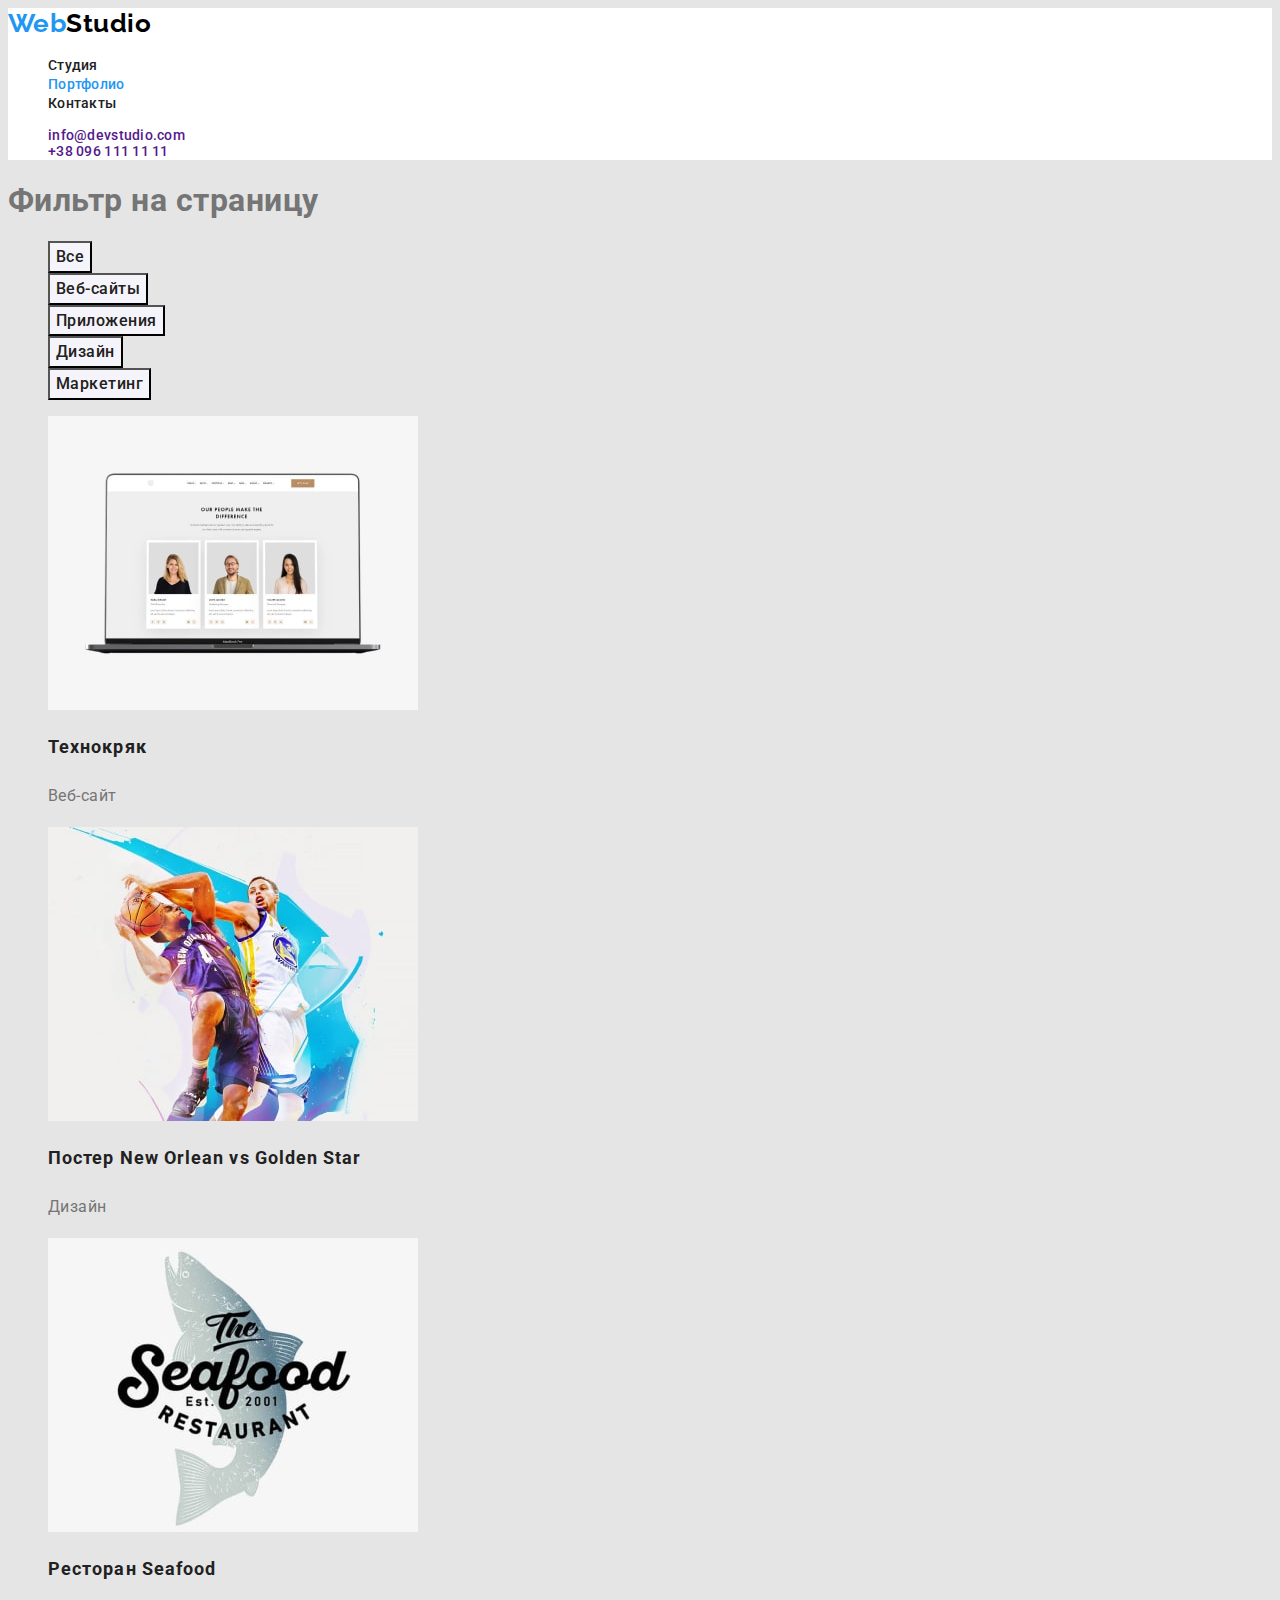
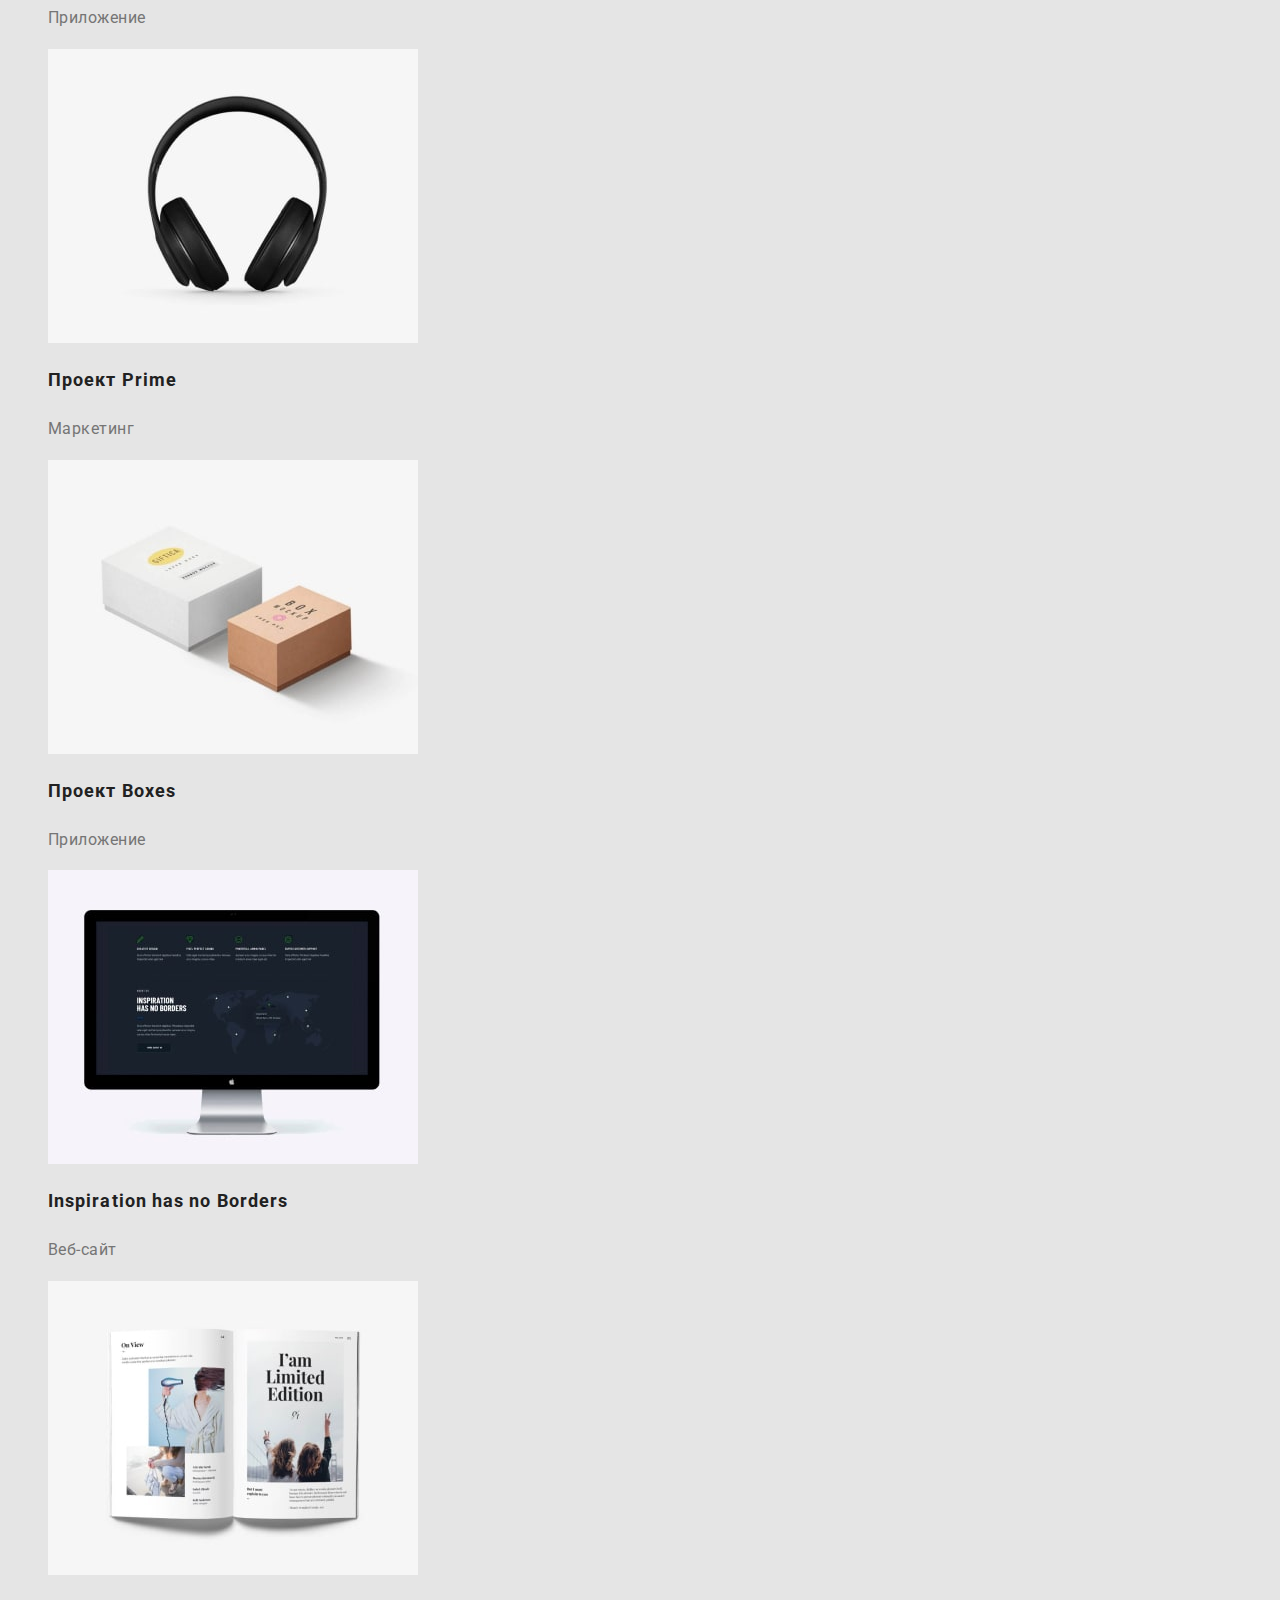
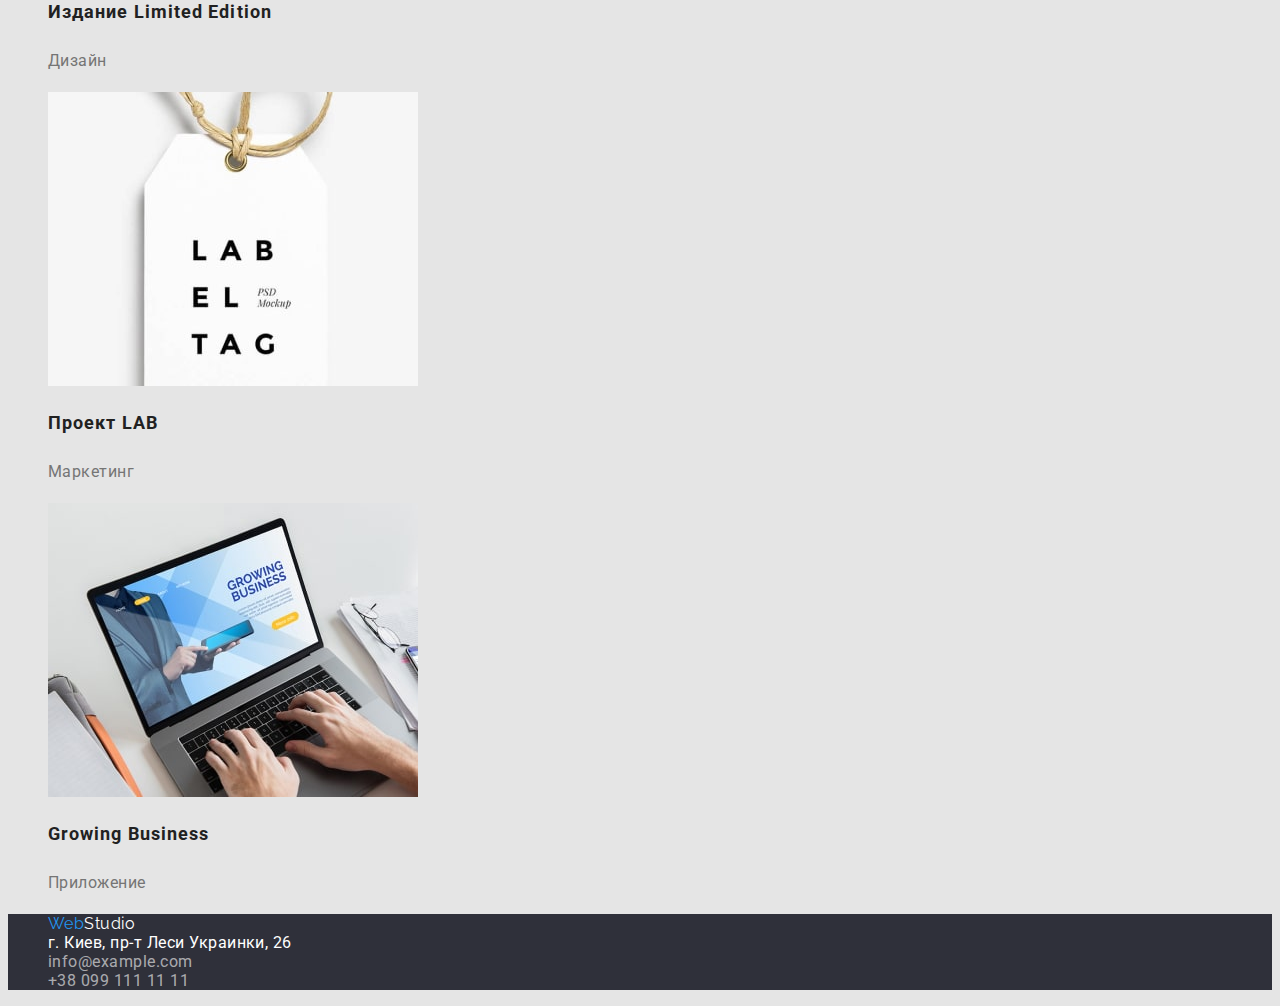
==== portfolio.html @ 03b89a4c "New repisitory for hm3" ====
<!DOCTYPE html>
<html lang="en">
<head>
    <meta charset="UTF-8">
    <meta http-equiv="X-UA-Compatible" content="IE=edge">
    <meta name="viewport" content="width=device-width, initial-scale=1.0">
    <title>Document</title>
    <link rel="preconnect" href="https://fonts.googleapis.com">
    <link rel="preconnect" href="https://fonts.gstatic.com" crossorigin>
    <link href="https://fonts.googleapis.com/css2?family=Raleway:wght@700&family=Roboto:wght@400;500;700;900&display=swap"
        rel="stylesheet">
    <link rel="stylesheet" href="https://cdnjs.cloudflare.com/ajax/libs/modern-normalize/1.1.0/modern-normalize.min.css"
        integrity="sha512-wpPYUAdjBVSE4KJnH1VR1HeZfpl1ub8YT/NKx4PuQ5NmX2tKuGu6U/JRp5y+Y8XG2tV+wKQpNHVUX03MfMFn9Q=="
        crossorigin="anonymous" referrerpolicy="no-referrer" />
    <link rel="stylesheet" href="./css/style.css" />
    </head>
    
    <body class="page">
        <!-- Шапка -->
        <header class="page-header">
            <nav class="nav">
                <!-- Лого -->
                <a href="./index.html" class="nav-logo link"><span class="nav-logo-two">Web</span>Studio</a>
    
                    <!-- Навигация на другие страницы -->
                    <ul class="site-nav list">
                        <li>
                            <a class="link" href="./index.html">Студия</a>
                        </li>
                        <li>
                            <a class="link current" href="./portfolio.html">Портфолио</a>
                        </li>
                        <li>
                            <a class="link" href="" >Контакты</a>
                        </li>
                    </ul>
            </nav>
    
            <!-- Контакты -->
            <ul class="contacts list">
                <li lang="en"><a href="" class="link">info@devstudio.com</a></li>
                <li><a href="" class="link">+38 096 111 11 11</a></li>
            </ul>
        </header>
    <main class="page">
        <section>
            <!-- Разделы -->
            <h1>Фильтр на страницу</h1>
            <ul class="list">
                    <li>
                        <button type="button" class="button buttons">Все</button>                        
                    </li>
                    <li>
                        <button type="button" class="button buttons">Веб-сайты</button>
                    </li>
                    <li>
                        <button type="button" class="button buttons">Приложения</button>
                    </li>
                    <li>
                        <button type="button" class="button buttons">Дизайн</button>
                    </li>
                    <li>
                        <button type="button" class="button buttons">Маркетинг</button>
                    </li>
                </ul>        
            <ul class="image list">
                <li>
                    <img src="./Images/second-page/laptop.jpg" alt="Экран ноутбука" width="370" height="294">
                    <h2 class="image-title">Технокряк</h2>
                    <p class="image-text">Веб-сайт</p>
                </li>
                <li>
                    <img src="./Images/second-page/basketball.jpg" alt="<Постер баскетбольного матча" width="370" height="294">
                    <h2 class="image-title">Постер <span lang="en">New Orlean vs Golden Star</span></h2>
                    <p class="image-text">Дизайн</p>
                </li>
                <li>
                    <img src="./Images/second-page/fish.jpg" alt="<Логотип ресторана" width="370" height="294">
                    <h2 class="image-title">Ресторан <span lang="en">Seafood</span></h2>
                    <p class="image-text">Приложение</p>
                </li>
                <li>
                    <img src="./Images/second-page/headphones.jpg" alt="<Картинка с наушниками" width="370" height="294">
                    <h2 class="image-title">Проект <span class="en">Prime</span></h2>
                    <p class="image-text">Маркетинг</p>
                </li>
                <li>
                    <img src="./Images/second-page/blocks.jpg" alt="<Большая и маленькая коробка" width="370" height="294">
                    <h2 class="image-title">Проект <span lang="en">Boxes</span></h2>
                    <p class="image-text">Приложение</p>
                </li>
                <li>
                    <img src="./Images/second-page/monitor.jpg" alt="<Экран монитора" width="370" height="294">
                    <h2 lang="en" class="image-title">Inspiration has no Borders</h2>
                    <p class="image-text">Веб-сайт</p>
                </li>
                <li>
                    <img src="./Images/second-page/book.jpg" alt="<Развернутая книга" width="370" height="294">
                    <h2 class="image-title">Издание <span lang="en">Limited Edition</span></h2>
                    <p class="image-text">Дизайн</p>
                </li>
                <li>
                    <img src="./Images/second-page/label.jpg" alt="<Этикетка" width="370" height="294">
                    <h2 class="image-title">Проект <span lang="en">LAB</span></h2>
                    <p class="image-text">Маркетинг</p>
                </li>
                <li>
                    <img src="./Images/second-page/typing.jpg" alt="<Руки печатают на ноутбуке" width="370" height="294">
                    <h2 lang="en" class="image-title">Growing Business</h2>
                    <p class="image-text">Приложение</p>
                </li>
            </ul>
        </section>
    </main>
    
    <!-- Футер -->
    <footer class="footer">
        <ul class="footer-list list">
            <li><a href="./index.html" class="footer-logo link">Web<span class="footer-logo-two">Studio</span></a></li>
            <li>
                <address class="footer-address">
                    г. Киев, пр-т Леси Украинки, 26
                </address>
            </li>
            <li>
                <address>
                    <a href="mailto:info@example.com" class="footer-mail link">info@example.com</a>
                </address>
            </li>
            <li>
                <address>
                    <a href="tel:+380991111111" class="footer-tel link">+38 099 111 11 11</a>
                </address>
            </li>
        </ul>
    </footer>
    
</body>
</html>
---- css/style.css ----
:root {
  --primary-text-color: #757575;
  --title-text-color: #212121;
  --accent-color: #2196f3;
  --background-color: #e5e5e5;
}

.list {
  list-style: none;
}
.link {
  text-decoration: none;
}

.button {
  font-family: inherit;
}

.page {
  background-color: var(--background-color);
  color: var(--primary-text-color);

  font-family: Roboto, sans-serif;
  letter-spacing: 0.03em;
}

.page-header {
  background-color: #ffffff;
}

/* -------------------Logo--------------------- */

.nav .nav-logo {
  color: #000000;

  font-family: Raleway, sans-serif;
  font-weight: 700;
  font-size: 26px;
  line-height: 1.19;
}

.nav-logo .nav-logo-two {
  color: var(--accent-color);
}

/* ---------------------Site-nav----------------- */

.site-nav .link {
  color: var(--title-text-color);

  font-weight: 500;
  font-size: 14px;
  line-height: 1.14;
  letter-spacing: 0.02em;
}

.site-nav .link:hover,
.site-nav .link:focus {
  color: var(--accent-color);
}

.site-nav .link.current {
  color: var(--accent-color);
}

/* ---------------------Contacts-------------------- */

.contacts {
  font-weight: 500;
  font-size: 14px;
  line-height: 1.14;
  letter-spacing: 0.02em;
}

.contacts .link:hover,
.contacts .link:focus {
  color: var(--accent-color);
}

/* -------------------------Hero---------------------- */

.hero .hero-title {
  color: #ffffff;

  font-weight: 900;
  font-size: 44px;
  line-height: 1.36;
  text-transform: uppercase;
  letter-spacing: 0.06em;
}

.button-primary {
  background-color: var(--accent-color);
  color: #ffffff;

  font-weight: 700;
  font-size: 16px;
  line-height: 1.87;
  letter-spacing: 0.06em;
}

.button-primary:hover,
.button-primary:focus {
  background-color: #188ce8;
}

/* ------------------------------Section-------------------- */

.section .section-title {
  color: var(--title-text-color);
}

.section-team {
  background-color: #f5f4fa;
}

/* ---------------------------Phylosophy---------------------- */

.philosophy-list .title {
  color: var(--title-text-color);
}

.philosophy-list .philosophy-title {
  font-weight: 700;
  font-size: 14px;
  line-height: 1.14;
  text-transform: uppercase;
}

.philosophy-list .philosophy-text {
  font-size: 14px;
  line-height: 1.71;
}

.section-title {
  font-weight: 700;
  font-size: 36px;
  line-height: 1.17;
}

/* ----------------------------Team--------------------------- */

.team-list .title {
  color: var(--title-text-color);
}

.team-list .team-title {
  font-weight: 500;
  font-size: 16px;
  line-height: 1.18;
}

.team-list .team-text {
  font-size: 16px;
  line-height: 1.18;
}

/* ------------------------------Footer---------------------------- */

.footer {
  background-color: #2f303a;
}

/* -----------------------------Footer logo----------------------- */
.footer-list .footer-logo {
  color: var(--accent-color);

  font-family: Raleway, sans-serif;
}

.footer-logo .footer-logo-two {
  color: #ffffff;
}

/* ----------------------------Footer nav------------------------ */
.footer .footer-address {
  color: #ffffff;
  font-style: normal;
}

.footer .footer-mail {
  color: rgba(255, 255, 255, 0.6);
  font-style: normal;
}

.footer .footer-mail:hover,
.footer .footer-mail:focus {
  color: var(--accent-color);
}

.footer .footer-tel {
  color: rgba(255, 255, 255, 0.6);
  font-style: normal;
}

.footer .footer-tel:hover,
.footer .footer-tel:focus {
  color: var(--accent-color);
}

/* -----------------------------Portfolio-------------------------- */

/* -----------------------------Buttons---------------------------- */

.buttons {
  cursor: pointer;
  background-color: #f5f4fa;
  color: var(--title-text-color);

  font-weight: 500;
  font-size: 16px;
  line-height: 1.62;
  letter-spacing: 0.03em;
}
.buttons:hover,
.buttons:focus {
  background-color: var(--accent-color);
  color: #ffffff;
}

/* -----------------------------Images------------------------------ */

.image .image-title {
  color: var(--title-text-color);

  font-weight: 700;
  font-size: 18px;
  line-height: 2;
  letter-spacing: 0.06em;
}

.image .image-text {
  color: var(--primary-text-color);

  font-size: 16px;
  line-height: 1.87;
}
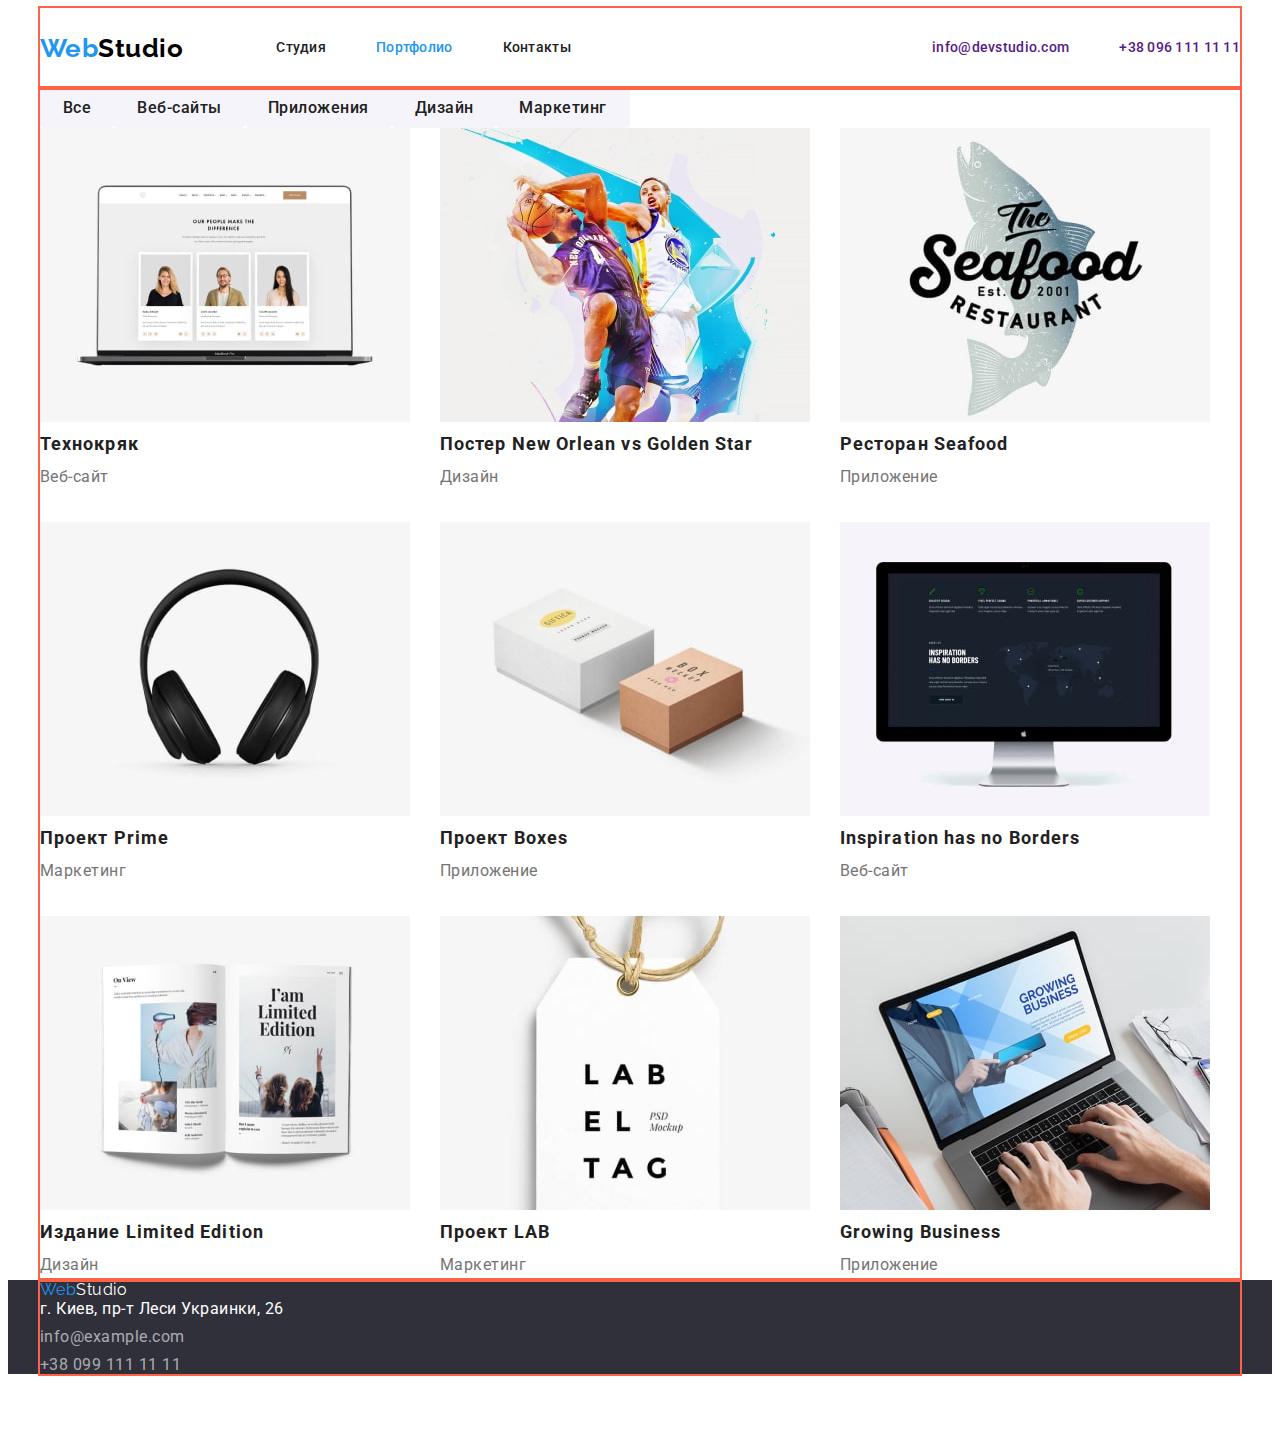
==== commit 3c1104a8: "Начало маркировки второй страницы" ====
--- a/portfolio.html
+++ b/portfolio.html
@@ -18,35 +18,36 @@
     <body class="page">
         <!-- Шапка -->
         <header class="page-header">
-            <nav class="nav">
-                <!-- Лого -->
-                <a href="./index.html" class="nav-logo link"><span class="nav-logo-two">Web</span>Studio</a>
+            <div class="main-nav">
+                <nav class="nav container">
+                    <!-- Лого -->
+                    <a href="./index.html" class="nav-logo link"><span class="nav-logo-two">Web</span>Studio</a>
     
                     <!-- Навигация на другие страницы -->
                     <ul class="site-nav list">
-                        <li>
+                        <li class="item">
                             <a class="link" href="./index.html">Студия</a>
                         </li>
-                        <li>
+                        <li class="item">
                             <a class="link current" href="./portfolio.html">Портфолио</a>
                         </li>
-                        <li>
-                            <a class="link" href="" >Контакты</a>
+                        <li class="item">
+                            <a class="link" href="">Контакты</a>
                         </li>
                     </ul>
-            </nav>
-    
-            <!-- Контакты -->
-            <ul class="contacts list">
-                <li lang="en"><a href="" class="link">info@devstudio.com</a></li>
-                <li><a href="" class="link">+38 096 111 11 11</a></li>
-            </ul>
+                    <!-- Контакты -->
+                    <ul class="contacts list">
+                        <li class="item" lang="en"><a href="" class="link">info@devstudio.com</a></li>
+                        <li class="item"><a href="" class="link">+38 096 111 11 11</a></li>
+                    </ul>
+                </nav>      
+            </div>
         </header>
     <main class="page">
-        <section>
+        <section class="container">
             <!-- Разделы -->
-            <h1>Фильтр на страницу</h1>
-            <ul class="list">
+            <h1 class="visually-hidden">Фильтр на страницу</h1>
+            <ul class="list-button list">
                     <li>
                         <button type="button" class="button buttons">Все</button>                        
                     </li>
@@ -64,47 +65,47 @@
                     </li>
                 </ul>        
             <ul class="image list">
-                <li>
+                <li class="item">
                     <img src="./Images/second-page/laptop.jpg" alt="Экран ноутбука" width="370" height="294">
                     <h2 class="image-title">Технокряк</h2>
                     <p class="image-text">Веб-сайт</p>
                 </li>
-                <li>
+                <li class="item">
                     <img src="./Images/second-page/basketball.jpg" alt="<Постер баскетбольного матча" width="370" height="294">
                     <h2 class="image-title">Постер <span lang="en">New Orlean vs Golden Star</span></h2>
                     <p class="image-text">Дизайн</p>
                 </li>
-                <li>
+                <li class="item">
                     <img src="./Images/second-page/fish.jpg" alt="<Логотип ресторана" width="370" height="294">
                     <h2 class="image-title">Ресторан <span lang="en">Seafood</span></h2>
                     <p class="image-text">Приложение</p>
                 </li>
-                <li>
+                <li class="item">
                     <img src="./Images/second-page/headphones.jpg" alt="<Картинка с наушниками" width="370" height="294">
                     <h2 class="image-title">Проект <span class="en">Prime</span></h2>
                     <p class="image-text">Маркетинг</p>
                 </li>
-                <li>
+                <li class="item">
                     <img src="./Images/second-page/blocks.jpg" alt="<Большая и маленькая коробка" width="370" height="294">
                     <h2 class="image-title">Проект <span lang="en">Boxes</span></h2>
                     <p class="image-text">Приложение</p>
                 </li>
-                <li>
+                <li class="item">
                     <img src="./Images/second-page/monitor.jpg" alt="<Экран монитора" width="370" height="294">
                     <h2 lang="en" class="image-title">Inspiration has no Borders</h2>
                     <p class="image-text">Веб-сайт</p>
                 </li>
-                <li>
+                <li class="item">
                     <img src="./Images/second-page/book.jpg" alt="<Развернутая книга" width="370" height="294">
                     <h2 class="image-title">Издание <span lang="en">Limited Edition</span></h2>
                     <p class="image-text">Дизайн</p>
                 </li>
-                <li>
+                <li class="item">
                     <img src="./Images/second-page/label.jpg" alt="<Этикетка" width="370" height="294">
                     <h2 class="image-title">Проект <span lang="en">LAB</span></h2>
                     <p class="image-text">Маркетинг</p>
                 </li>
-                <li>
+                <li class="item">
                     <img src="./Images/second-page/typing.jpg" alt="<Руки печатают на ноутбуке" width="370" height="294">
                     <h2 lang="en" class="image-title">Growing Business</h2>
                     <p class="image-text">Приложение</p>
@@ -115,25 +116,28 @@
     
     <!-- Футер -->
     <footer class="footer">
-        <ul class="footer-list list">
-            <li><a href="./index.html" class="footer-logo link">Web<span class="footer-logo-two">Studio</span></a></li>
-            <li>
-                <address class="footer-address">
-                    г. Киев, пр-т Леси Украинки, 26
-                </address>
-            </li>
-            <li>
-                <address>
-                    <a href="mailto:info@example.com" class="footer-mail link">info@example.com</a>
-                </address>
-            </li>
-            <li>
-                <address>
-                    <a href="tel:+380991111111" class="footer-tel link">+38 099 111 11 11</a>
-                </address>
-            </li>
-        </ul>
-    </footer>
-    
+        <div class="container">
+            <ul class="footer-list list">
+                <li>
+                    <a href="./index.html" class="footer-logo link">Web<span class="footer-logo-two">Studio</span></a>
+                </li>
+                <li>
+                    <address class="footer-address">
+                        г. Киев, пр-т Леси Украинки, 26
+                    </address>
+                </li>
+                <li>
+                    <address class="footer-mail">
+                        <a href="mailto:info@example.com" class="footer-mail link">info@example.com</a>
+                    </address>
+                </li>
+                <li>
+                    <address class="footer-tel">
+                        <a href="tel:+380991111111" class="footer-tel link">+38 099 111 11 11</a>
+                    </address>
+                </li>
+            </ul>
+        </div>
+    </footer>    
 </body>
 </html>--- a/css/style.css
+++ b/css/style.css
@@ -2,12 +2,22 @@
   --primary-text-color: #757575;
   --title-text-color: #212121;
   --accent-color: #2196f3;
-  --background-color: #e5e5e5;
-}
-
+  --background-color: #ffffff;
+}
+
+/* Утилиты */
 .list {
+  padding: 0;
+  margin: 0;
   list-style: none;
 }
+.container {
+  margin-left: auto;
+  margin-right: auto;
+  width: 1200px;
+  outline: 2px solid tomato;
+}
+
 .link {
   text-decoration: none;
 }
@@ -25,7 +35,7 @@
 }
 
 .page-header {
-  background-color: #ffffff;
+  background-color: var(--background-color);
 }
 
 /* -------------------Logo--------------------- */
@@ -45,9 +55,25 @@
 
 /* ---------------------Site-nav----------------- */
 
+.nav {
+  display: flex;
+  align-items: center;
+}
+
+.site-nav {
+  display: flex;
+  margin-left: 93px;
+}
+.site-nav .item + .item {
+  margin-left: 50px;
+}
+
 .site-nav .link {
-  color: var(--title-text-color);
-
+  display: block;
+  padding-top: 32px;
+  padding-bottom: 32px;
+
+  color: var(--title-text-color);
   font-weight: 500;
   font-size: 14px;
   line-height: 1.14;
@@ -66,12 +92,24 @@
 /* ---------------------Contacts-------------------- */
 
 .contacts {
+  display: flex;
+  margin-left: auto;
   font-weight: 500;
   font-size: 14px;
   line-height: 1.14;
   letter-spacing: 0.02em;
 }
 
+.contacts .item + .item {
+  margin-left: 50px;
+}
+
+.contacts .link {
+  display: block;
+  padding-top: 32px;
+  padding-bottom: 32px;
+}
+
 .contacts .link:hover,
 .contacts .link:focus {
   color: var(--accent-color);
@@ -79,8 +117,18 @@
 
 /* -------------------------Hero---------------------- */
 
+.hero {
+  text-align: center;
+  padding-top: 200px;
+  padding-bottom: 200px;
+
+  background-color: black;
+}
 .hero .hero-title {
+  margin-top: 0;
+  margin-bottom: 30px;
   color: #ffffff;
+  background-color: tomato;
 
   font-weight: 900;
   font-size: 44px;
@@ -90,6 +138,12 @@
 }
 
 .button-primary {
+  display: inline-block;
+  border: 1px solid transparent;
+  border-radius: 4px;
+  padding: 10px 32px;
+  min-width: 200px;
+
   background-color: var(--accent-color);
   color: #ffffff;
 
@@ -114,10 +168,46 @@
   background-color: #f5f4fa;
 }
 
+.section.section-nopadding {
+  padding-top: 0;
+  padding-bottom: 0;
+}
+
 /* ---------------------------Phylosophy---------------------- */
 
+.visually-hidden {
+  position: absolute;
+  width: 1px;
+  height: 1px;
+  margin: -1px;
+  border: 0;
+  padding: 0;
+  white-space: nowrap;
+  clip-path: inset(100%);
+  clip: rect(0 0 0 0);
+  overflow: hidden;
+}
 .philosophy-list .title {
   color: var(--title-text-color);
+}
+
+.philosophy-title {
+  margin-top: 0;
+  margin-bottom: 10px;
+}
+
+.philosophy-list {
+  display: flex;
+}
+
+.philosophy-list .item {
+  width: 270px;
+  padding-top: 94px;
+  padding-bottom: 47px;
+}
+
+.philosophy-list .item + .item {
+  margin-left: 30px;
 }
 
 .philosophy-list .philosophy-title {
@@ -128,6 +218,8 @@
 }
 
 .philosophy-list .philosophy-text {
+  margin-top: 0;
+  margin-bottom: 0;
   font-size: 14px;
   line-height: 1.71;
 }
@@ -136,10 +228,30 @@
   font-weight: 700;
   font-size: 36px;
   line-height: 1.17;
+
+  text-align: center;
+  margin-top: 0;
+  margin-bottom: 50px;
+}
+
+.list-images {
+  display: flex;
+}
+
+.list-images .item + .item {
+  margin-left: 30px;
 }
 
 /* ----------------------------Team--------------------------- */
 
+.section-team {
+  padding-top: 184px;
+  padding-bottom: 94px;
+}
+
+.section-team {
+  background-color: #f5f4fa;
+}
 .team-list .title {
   color: var(--title-text-color);
 }
@@ -148,11 +260,25 @@
   font-weight: 500;
   font-size: 16px;
   line-height: 1.18;
+  margin-top: 0;
+  margin-bottom: 10px;
 }
 
 .team-list .team-text {
   font-size: 16px;
   line-height: 1.18;
+  margin-top: 0;
+  margin-bottom: 0;
+}
+
+.team-list > .item {
+  padding-top: 0;
+  padding-bottom: 108px;
+  background-color: var(--background-color);
+}
+.image {
+  margin-top: 0;
+  margin-bottom: 30px;
 }
 
 /* ------------------------------Footer---------------------------- */
@@ -162,6 +288,7 @@
 }
 
 /* -----------------------------Footer logo----------------------- */
+
 .footer-list .footer-logo {
   color: var(--accent-color);
 
@@ -173,14 +300,19 @@
 }
 
 /* ----------------------------Footer nav------------------------ */
+
 .footer .footer-address {
   color: #ffffff;
   font-style: normal;
+  margin-top: 0;
+  margin-bottom: 9px;
 }
 
 .footer .footer-mail {
   color: rgba(255, 255, 255, 0.6);
   font-style: normal;
+  margin-top: 0;
+  margin-bottom: 9px;
 }
 
 .footer .footer-mail:hover,
@@ -191,6 +323,8 @@
 .footer .footer-tel {
   color: rgba(255, 255, 255, 0.6);
   font-style: normal;
+  margin-top: 0;
+  margin-bottom: 60px;
 }
 
 .footer .footer-tel:hover,
@@ -202,18 +336,26 @@
 
 /* -----------------------------Buttons---------------------------- */
 
+.list-button {
+  display: flex;
+}
 .buttons {
   cursor: pointer;
   background-color: #f5f4fa;
   color: var(--title-text-color);
+
+  border: 1px solid transparent;
+  display: inline-block;
+  border-radius: 4px;
+  padding: 6px 22px;
 
   font-weight: 500;
   font-size: 16px;
   line-height: 1.62;
   letter-spacing: 0.03em;
 }
-.buttons:hover,
-.buttons:focus {
+.list-button .buttons:hover,
+.list-button .buttons:focus {
   background-color: var(--accent-color);
   color: #ffffff;
 }
@@ -229,6 +371,35 @@
   letter-spacing: 0.06em;
 }
 
+.image-title {
+  margin-top: 0;
+  margin-bottom: 0;
+}
+
+.image-text {
+  margin-top: 0;
+  margin-bottom: 0;
+}
+
+.image {
+  display: flex;
+  flex-wrap: wrap;
+  margin-bottom: 0;
+}
+
+.image .item {
+  margin-right: 30px;
+  margin-bottom: 30px;
+  width: 370px;
+}
+
+.image .item:nth-child(3n) {
+  margin-right: 0;
+}
+
+.image .item:nth-last-child(-n + 3) {
+  margin-bottom: 0;
+}
 .image .image-text {
   color: var(--primary-text-color);
 
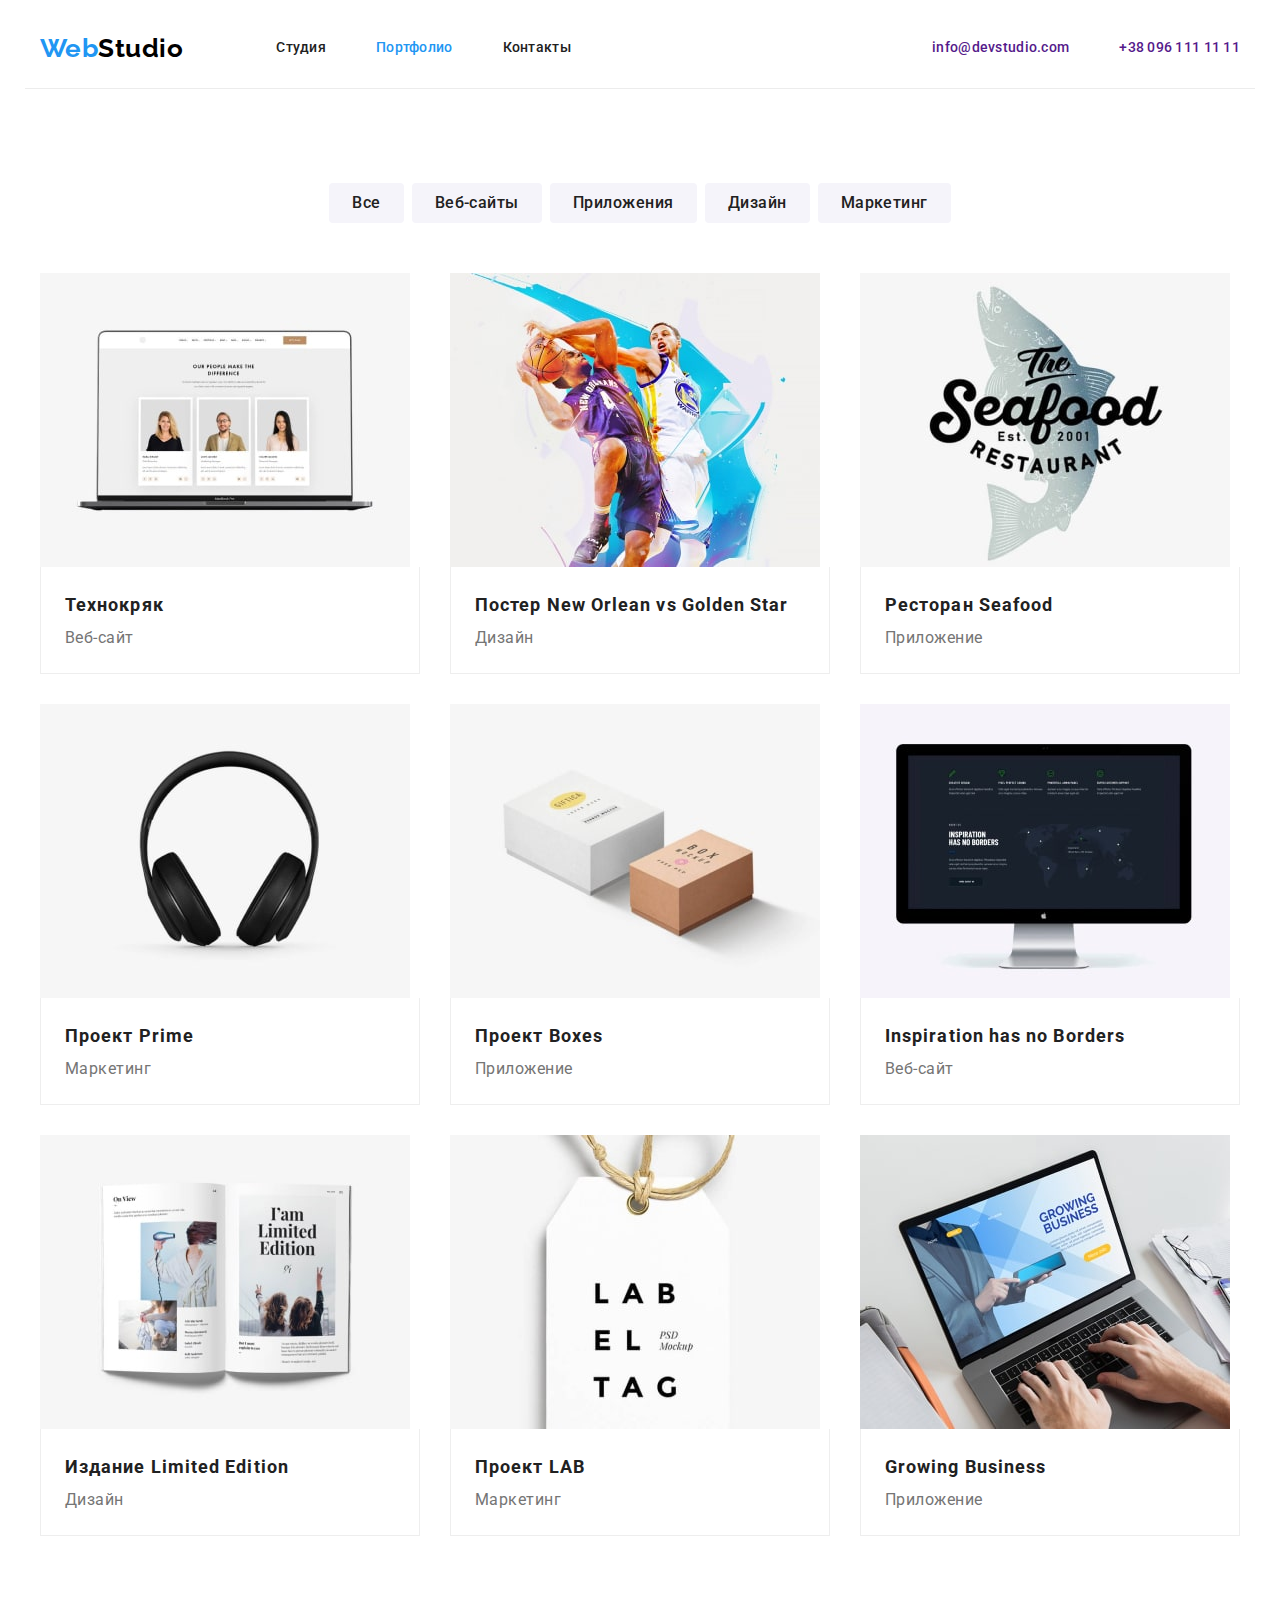
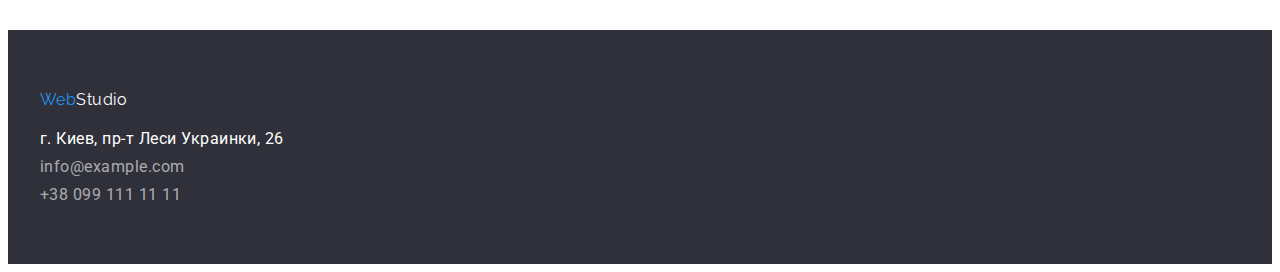
==== commit 1374c608: "Finished flex-boxing" ====
--- a/portfolio.html
+++ b/portfolio.html
@@ -44,72 +44,90 @@
             </div>
         </header>
     <main class="page">
-        <section class="container">
+        <section class="container section">
             <!-- Разделы -->
             <h1 class="visually-hidden">Фильтр на страницу</h1>
             <ul class="list-button list">
-                    <li>
+                    <li class="item">
                         <button type="button" class="button buttons">Все</button>                        
                     </li>
-                    <li>
+                    <li class="item">
                         <button type="button" class="button buttons">Веб-сайты</button>
                     </li>
-                    <li>
+                    <li class="item">
                         <button type="button" class="button buttons">Приложения</button>
                     </li>
-                    <li>
+                    <li class="item">
                         <button type="button" class="button buttons">Дизайн</button>
                     </li>
-                    <li>
+                    <li class="item">
                         <button type="button" class="button buttons">Маркетинг</button>
                     </li>
                 </ul>        
             <ul class="image list">
                 <li class="item">
                     <img src="./Images/second-page/laptop.jpg" alt="Экран ноутбука" width="370" height="294">
-                    <h2 class="image-title">Технокряк</h2>
-                    <p class="image-text">Веб-сайт</p>
+                    <div class="image-content">
+                        <h2 class="image-title">Технокряк</h2>
+                        <p class="image-text">Веб-сайт</p>
+                    </div>
                 </li>
                 <li class="item">
                     <img src="./Images/second-page/basketball.jpg" alt="<Постер баскетбольного матча" width="370" height="294">
-                    <h2 class="image-title">Постер <span lang="en">New Orlean vs Golden Star</span></h2>
-                    <p class="image-text">Дизайн</p>
+                    <div class="image-content">
+                        <h2 class="image-title">Постер <span lang="en">New Orlean vs Golden Star</span></h2>
+                        <p class="image-text">Дизайн</p>
+                    </div>
                 </li>
                 <li class="item">
                     <img src="./Images/second-page/fish.jpg" alt="<Логотип ресторана" width="370" height="294">
-                    <h2 class="image-title">Ресторан <span lang="en">Seafood</span></h2>
-                    <p class="image-text">Приложение</p>
+                    <div class="image-content">
+                        <h2 class="image-title">Ресторан <span lang="en">Seafood</span></h2>
+                        <p class="image-text">Приложение</p>
+                    </div>
                 </li>
                 <li class="item">
                     <img src="./Images/second-page/headphones.jpg" alt="<Картинка с наушниками" width="370" height="294">
-                    <h2 class="image-title">Проект <span class="en">Prime</span></h2>
-                    <p class="image-text">Маркетинг</p>
+                    <div class="image-content">
+                        <h2 class="image-title">Проект <span class="en">Prime</span></h2>
+                        <p class="image-text">Маркетинг</p>
+                    </div>
                 </li>
                 <li class="item">
                     <img src="./Images/second-page/blocks.jpg" alt="<Большая и маленькая коробка" width="370" height="294">
-                    <h2 class="image-title">Проект <span lang="en">Boxes</span></h2>
-                    <p class="image-text">Приложение</p>
+                    <div class="image-content">
+                        <h2 class="image-title">Проект <span lang="en">Boxes</span></h2>
+                        <p class="image-text">Приложение</p>
+                    </div>
                 </li>
                 <li class="item">
                     <img src="./Images/second-page/monitor.jpg" alt="<Экран монитора" width="370" height="294">
-                    <h2 lang="en" class="image-title">Inspiration has no Borders</h2>
-                    <p class="image-text">Веб-сайт</p>
+                    <div class="image-content">
+                        <h2 lang="en" class="image-title">Inspiration has no Borders</h2>
+                        <p class="image-text">Веб-сайт</p>
+                    </div>
                 </li>
                 <li class="item">
                     <img src="./Images/second-page/book.jpg" alt="<Развернутая книга" width="370" height="294">
-                    <h2 class="image-title">Издание <span lang="en">Limited Edition</span></h2>
-                    <p class="image-text">Дизайн</p>
+                    <div class="image-content">
+                        <h2 class="image-title">Издание <span lang="en">Limited Edition</span></h2>
+                        <p class="image-text">Дизайн</p>
+                    </div>
                 </li>
                 <li class="item">
                     <img src="./Images/second-page/label.jpg" alt="<Этикетка" width="370" height="294">
-                    <h2 class="image-title">Проект <span lang="en">LAB</span></h2>
-                    <p class="image-text">Маркетинг</p>
+                    <div class="image-content">
+                        <h2 class="image-title">Проект <span lang="en">LAB</span></h2>
+                        <p class="image-text">Маркетинг</p>
+                    </div>
                 </li>
                 <li class="item">
                     <img src="./Images/second-page/typing.jpg" alt="<Руки печатают на ноутбуке" width="370" height="294">
-                    <h2 lang="en" class="image-title">Growing Business</h2>
-                    <p class="image-text">Приложение</p>
-                </li>
+                    <div class="image-content">
+                        <h2 lang="en" class="image-title">Growing Business</h2>
+                        <p class="image-text">Приложение</p>
+                    </div>
+                    </li>
             </ul>
         </section>
     </main>
--- a/css/style.css
+++ b/css/style.css
@@ -15,7 +15,9 @@
   margin-left: auto;
   margin-right: auto;
   width: 1200px;
-  outline: 2px solid tomato;
+  padding-left: 15px;
+  padding-right: 15px;
+  /* outline: 2px solid tomato; */
 }
 
 .link {
@@ -36,6 +38,16 @@
 
 .page-header {
   background-color: var(--background-color);
+}
+
+.section {
+  padding-top: 94px;
+  padding-bottom: 94px;
+}
+
+img {
+  display: block;
+  max-width: 100%;
 }
 
 /* -------------------Logo--------------------- */
@@ -58,6 +70,8 @@
 .nav {
   display: flex;
   align-items: center;
+
+  border-bottom: 1px solid #ececec;
 }
 
 .site-nav {
@@ -124,11 +138,14 @@
 
   background-color: black;
 }
+.hero-title {
+  text-align: center;
+}
 .hero .hero-title {
   margin-top: 0;
   margin-bottom: 30px;
+  width: 696px;
   color: #ffffff;
-  background-color: tomato;
 
   font-weight: 900;
   font-size: 44px;
@@ -173,7 +190,7 @@
   padding-bottom: 0;
 }
 
-/* ---------------------------Phylosophy---------------------- */
+/* ------------------------------------------------- */
 
 .visually-hidden {
   position: absolute;
@@ -200,10 +217,8 @@
   display: flex;
 }
 
-.philosophy-list .item {
+.item .philosophy-list {
   width: 270px;
-  padding-top: 94px;
-  padding-bottom: 47px;
 }
 
 .philosophy-list .item + .item {
@@ -236,6 +251,8 @@
 
 .list-images {
   display: flex;
+  margin-top: 0;
+  margin-bottom: 0;
 }
 
 .list-images .item + .item {
@@ -243,10 +260,17 @@
 }
 
 /* ----------------------------Team--------------------------- */
-
-.section-team {
-  padding-top: 184px;
-  padding-bottom: 94px;
+.team-list {
+  display: flex;
+}
+
+.team-title,
+.team-text {
+  text-align: center;
+}
+
+.team-list .item + .item {
+  margin-left: 30px;
 }
 
 .section-team {
@@ -254,6 +278,10 @@
 }
 .team-list .title {
   color: var(--title-text-color);
+}
+
+.item .team-title {
+  justify-content: center;
 }
 
 .team-list .team-title {
@@ -268,15 +296,13 @@
   font-size: 16px;
   line-height: 1.18;
   margin-top: 0;
-  margin-bottom: 0;
+  margin-bottom: 30px;
 }
 
 .team-list > .item {
-  padding-top: 0;
-  padding-bottom: 108px;
   background-color: var(--background-color);
 }
-.image {
+.item .image {
   margin-top: 0;
   margin-bottom: 30px;
 }
@@ -300,6 +326,16 @@
 }
 
 /* ----------------------------Footer nav------------------------ */
+
+.footer {
+  padding-top: 60px;
+  padding-bottom: 60px;
+}
+
+.footer-logo {
+  display: block;
+  margin-bottom: 20px;
+}
 
 .footer .footer-address {
   color: #ffffff;
@@ -324,7 +360,7 @@
   color: rgba(255, 255, 255, 0.6);
   font-style: normal;
   margin-top: 0;
-  margin-bottom: 60px;
+  margin-bottom: 0;
 }
 
 .footer .footer-tel:hover,
@@ -338,6 +374,11 @@
 
 .list-button {
   display: flex;
+  justify-content: center;
+  margin-bottom: 50px;
+}
+.list-button .item + .item {
+  margin-left: 8px;
 }
 .buttons {
   cursor: pointer;
@@ -390,7 +431,7 @@
 .image .item {
   margin-right: 30px;
   margin-bottom: 30px;
-  width: 370px;
+  width: calc((100% - 60px) / 3);
 }
 
 .image .item:nth-child(3n) {
@@ -406,3 +447,9 @@
   font-size: 16px;
   line-height: 1.87;
 }
+
+.image-content {
+  padding: 20px 24px;
+  border: 1px solid#EEEEEE;
+  border-top: 0;
+}
